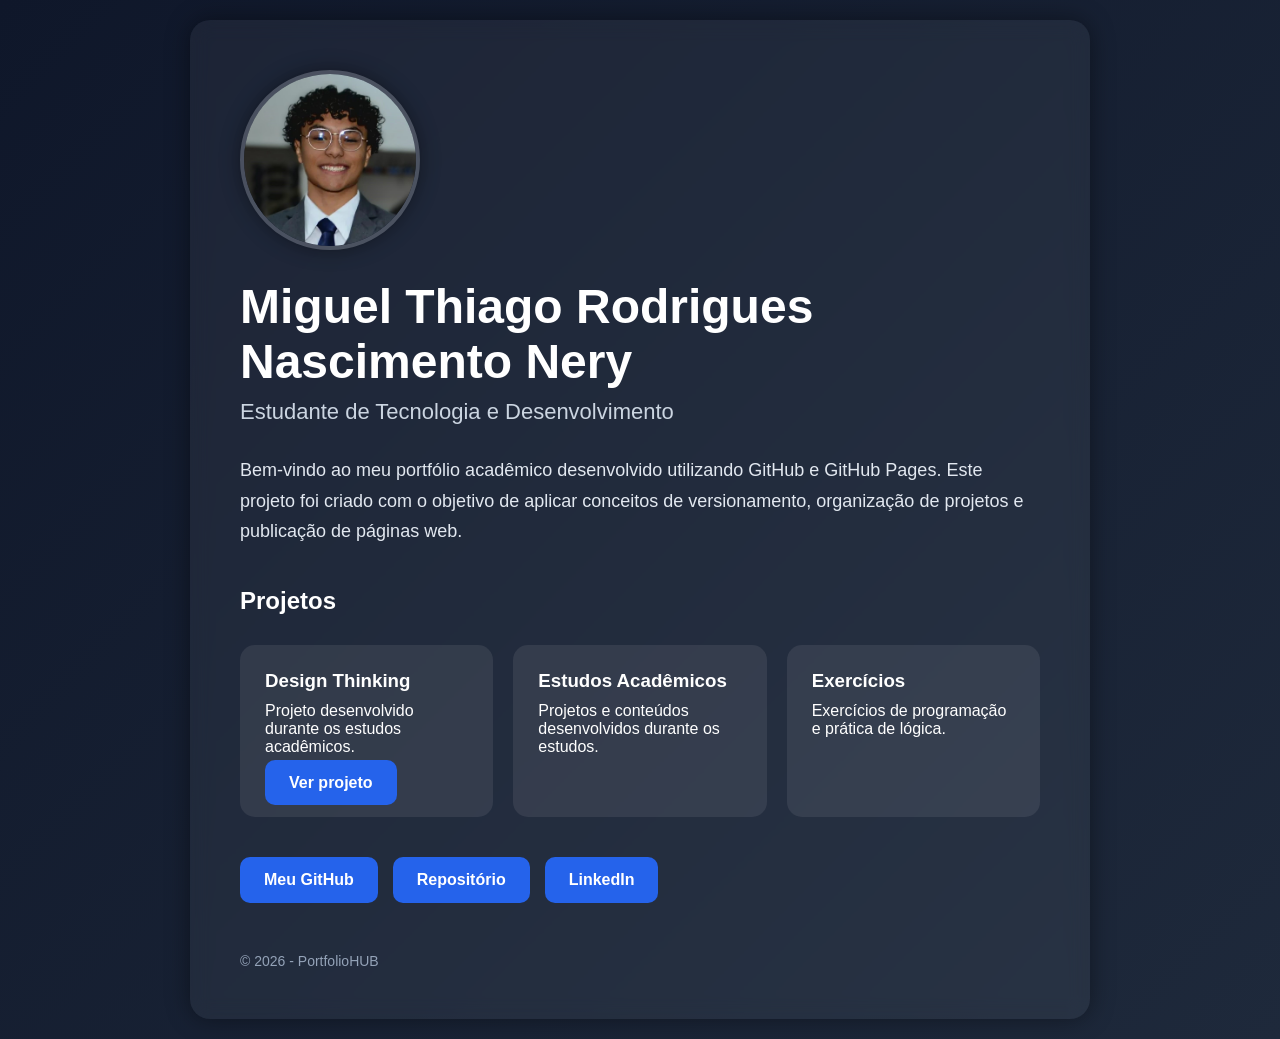
==== index.html @ 31b60b1c "Update index.html" ====
<!DOCTYPE html>
<html lang="pt-BR">
<head>
    <meta charset="UTF-8">
    <meta name="viewport" content="width=device-width, initial-scale=1.0">
    <title>PortfolioHUB</title>

    <style>
        .profile-pic{
            width:180px;
            height:180px;
            border-radius:50%;
            object-fit:cover;
            border:4px solid rgba(255,255,255,0.2);
            box-shadow:0 0 20px rgba(0,0,0,0.4);
            margin-bottom:25px;
        }
        
        
        
        
        *{
            margin:0;
            padding:0;
            box-sizing:border-box;
        }

        body{
            font-family: Arial, sans-serif;
            background: linear-gradient(135deg, #0f172a, #1e293b);
            color: white;
            min-height:100vh;
            display:flex;
            justify-content:center;
            align-items:center;
            padding:20px;
        }

        .container{
            max-width:900px;
            width:100%;
            background: rgba(255,255,255,0.05);
            backdrop-filter: blur(10px);
            border-radius:20px;
            padding:50px;
            box-shadow:0 0 25px rgba(0,0,0,0.4);
        }

        h1{
            font-size:48px;
            margin-bottom:10px;
        }

        .subtitle{
            font-size:22px;
            color:#cbd5e1;
            margin-bottom:30px;
        }

        .description{
            font-size:18px;
            line-height:1.7;
            margin-bottom:40px;
            color:#e2e8f0;
        }

        .projects{
            display:grid;
            grid-template-columns: repeat(auto-fit, minmax(220px,1fr));
            gap:20px;
            margin-top:30px;
        }

        .card{
            background: rgba(255,255,255,0.08);
            padding:25px;
            border-radius:15px;
            transition:0.3s;
        }

        .card:hover{
            transform: translateY(-5px);
            background: rgba(255,255,255,0.12);
        }

        .card h3{
            margin-bottom:10px;
        }

        .buttons{
            margin-top:40px;
            display:flex;
            gap:15px;
            flex-wrap:wrap;
        }

        .btn{
            text-decoration:none;
            color:white;
            background:#2563eb;
            padding:14px 24px;
            border-radius:10px;
            transition:0.3s;
            font-weight:bold;
        }

        .btn:hover{
            background:#1d4ed8;
        }

        footer{
            margin-top:50px;
            color:#94a3b8;
            font-size:14px;
        }

    </style>
</head>

<body>

    <div class="container">
        <img src="foto.jpeg" alt="Foto de Perfil" class="profile-pic">

        <h1>Miguel Thiago Rodrigues Nascimento Nery</h1>

        <p class="subtitle">
            Estudante de Tecnologia e Desenvolvimento
        </p>

        <p class="description">
            Bem-vindo ao meu portfólio acadêmico desenvolvido utilizando GitHub e GitHub Pages.
            Este projeto foi criado com o objetivo de aplicar conceitos de versionamento,
            organização de projetos e publicação de páginas web.
        </p>

        <h2>Projetos</h2>

        <div class="projects">

            <div class="card">
                <h3>Design Thinking</h3>
                <p>Projeto desenvolvido durante os estudos acadêmicos.</p>
                <br>
                <a class="btn" href="design-thinking/" target="_blank">
                    Ver projeto
                </a>
            </div>

            <div class="card">
                <h3>Estudos Acadêmicos</h3>
                <p>Projetos e conteúdos desenvolvidos durante os estudos.</p>
            </div>

            <div class="card">
                <h3>Exercícios</h3>
                <p>Exercícios de programação e prática de lógica.</p>
            </div>

        </div>

        <div class="buttons">

            <a class="btn" href="https://github.com/Miguelnnery" target="_blank">
                Meu GitHub
            </a>

            <a class="btn" href="https://github.com/Miguelnnery/PortfolioHUB" target="_blank">
                Repositório
            </a>
            
            <a class="btn" href=" https://www.linkedin.com/in/miguel-nery-b3b1033b4 " target="_blank">
                LinkedIn
            </a>

        </div>

        <footer>
            © 2026 - PortfolioHUB
        </footer>

    </div>

</body>
</html>
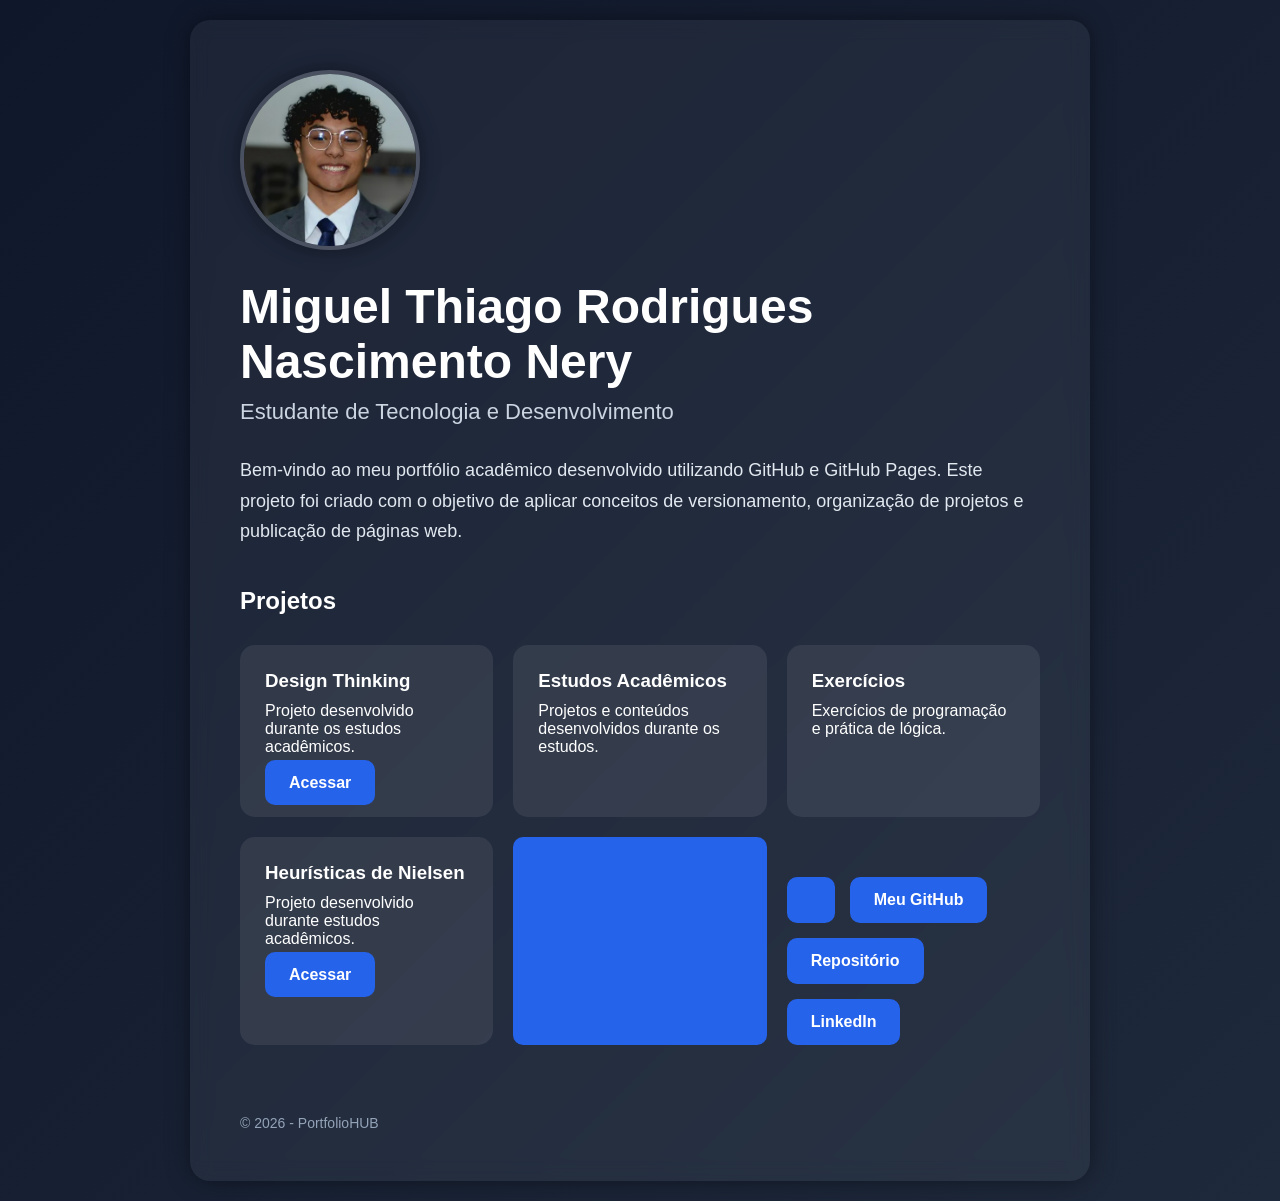
==== commit e369d655: "Update index.html" ====
--- a/index.html
+++ b/index.html
@@ -143,7 +143,7 @@
                 <p>Projeto desenvolvido durante os estudos acadêmicos.</p>
                 <br>
                 <a class="btn" href="design-thinking/" target="_blank">
-                    Ver projeto
+                    Acessar
                 </a>
             </div>
 
@@ -157,6 +157,12 @@
                 <p>Exercícios de programação e prática de lógica.</p>
             </div>
 
+            <div class="card">
+                <h3>Heurísticas de Nielsen</h3>
+                <p>Projeto desenvolvido durante estudos acadêmicos.</p>
+                <br>
+                <a class="btn" href="heuristicas-nielsen/" target="_blank">
+                    Acessar 
         </div>
 
         <div class="buttons">
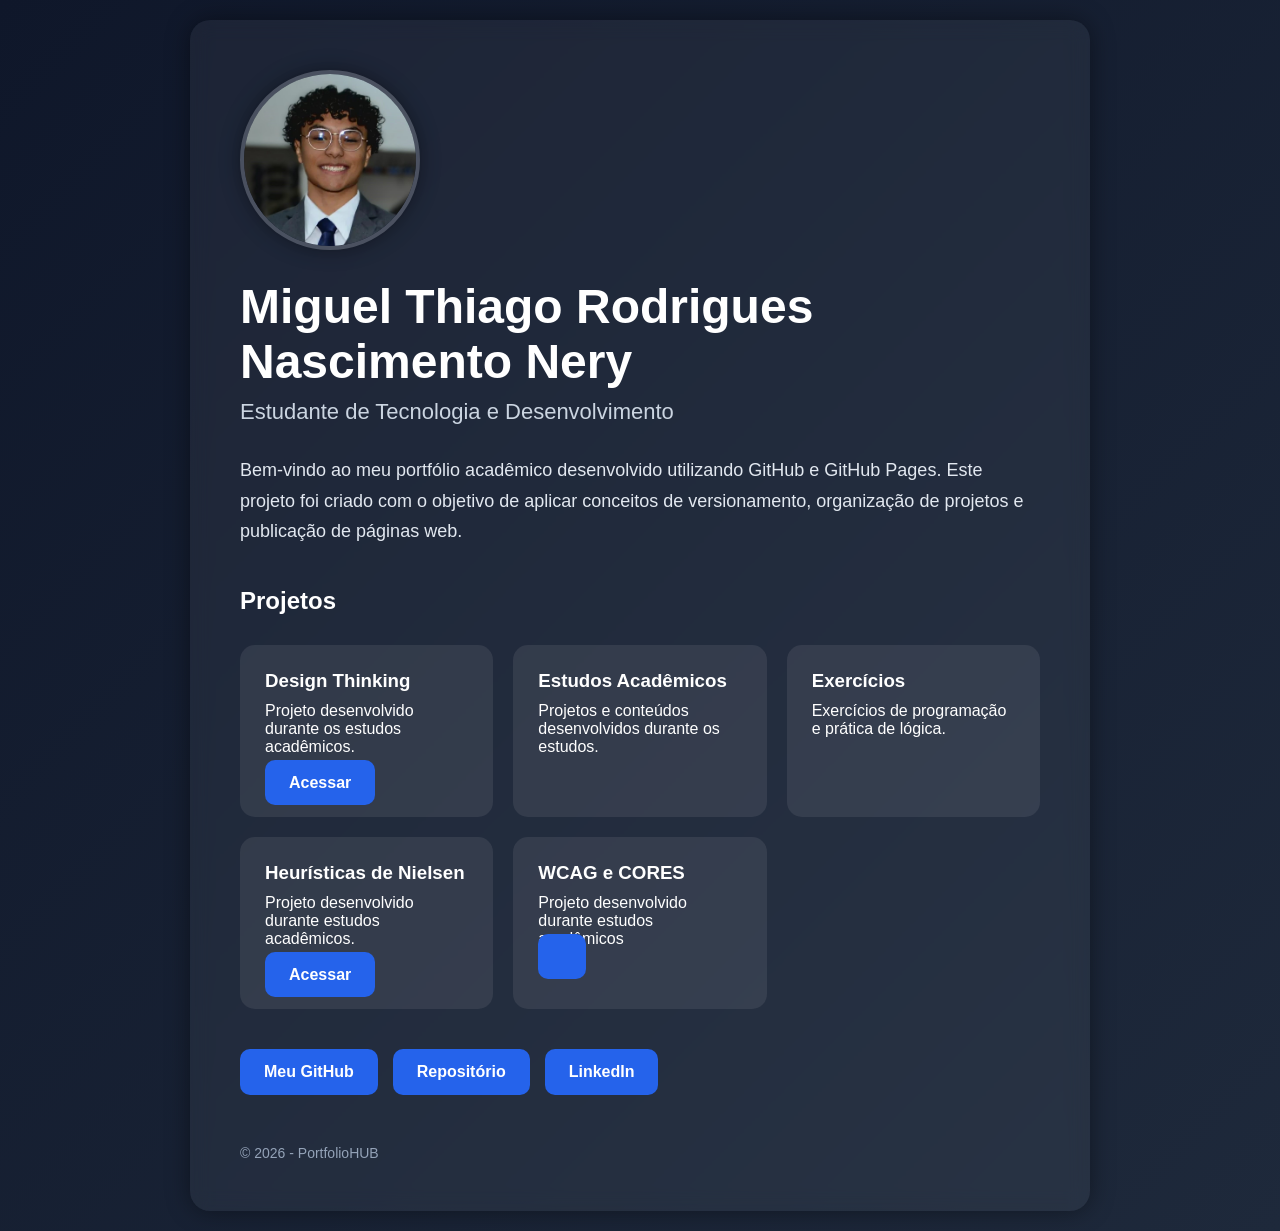
==== commit 0e6eea44: "Update index.html" ====
--- a/index.html
+++ b/index.html
@@ -163,6 +163,16 @@
                 <br>
                 <a class="btn" href="heuristicas-nielsen/" target="_blank">
                     Acessar 
+                </a>
+            </div>
+
+            <div class="card">
+                <h3>WCAG e CORES</h3>
+                <p>Projeto desenvolvido durante estudos acadêmicos</p>
+                <a class="btn" href="wcag-cores/" target=_blank">
+                </a>
+            </div>
+            
         </div>
 
         <div class="buttons">
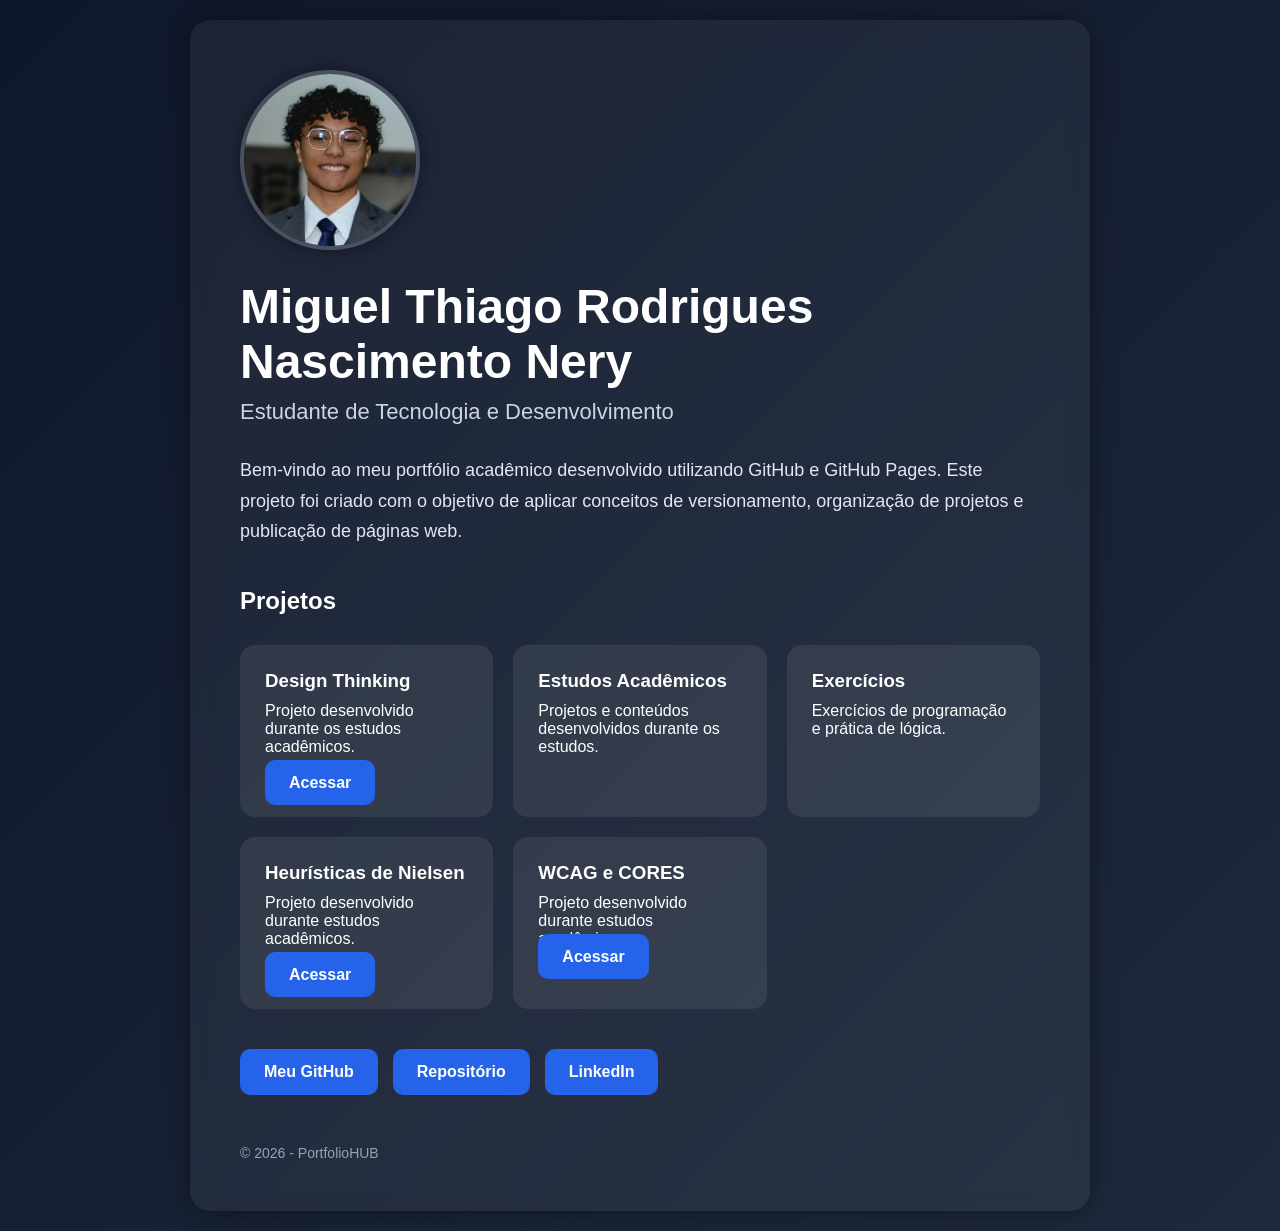
==== commit ab42b9fd: "Update index.html" ====
--- a/index.html
+++ b/index.html
@@ -170,6 +170,7 @@
                 <h3>WCAG e CORES</h3>
                 <p>Projeto desenvolvido durante estudos acadêmicos</p>
                 <a class="btn" href="wcag-cores/" target=_blank">
+                    Acessar
                 </a>
             </div>
             
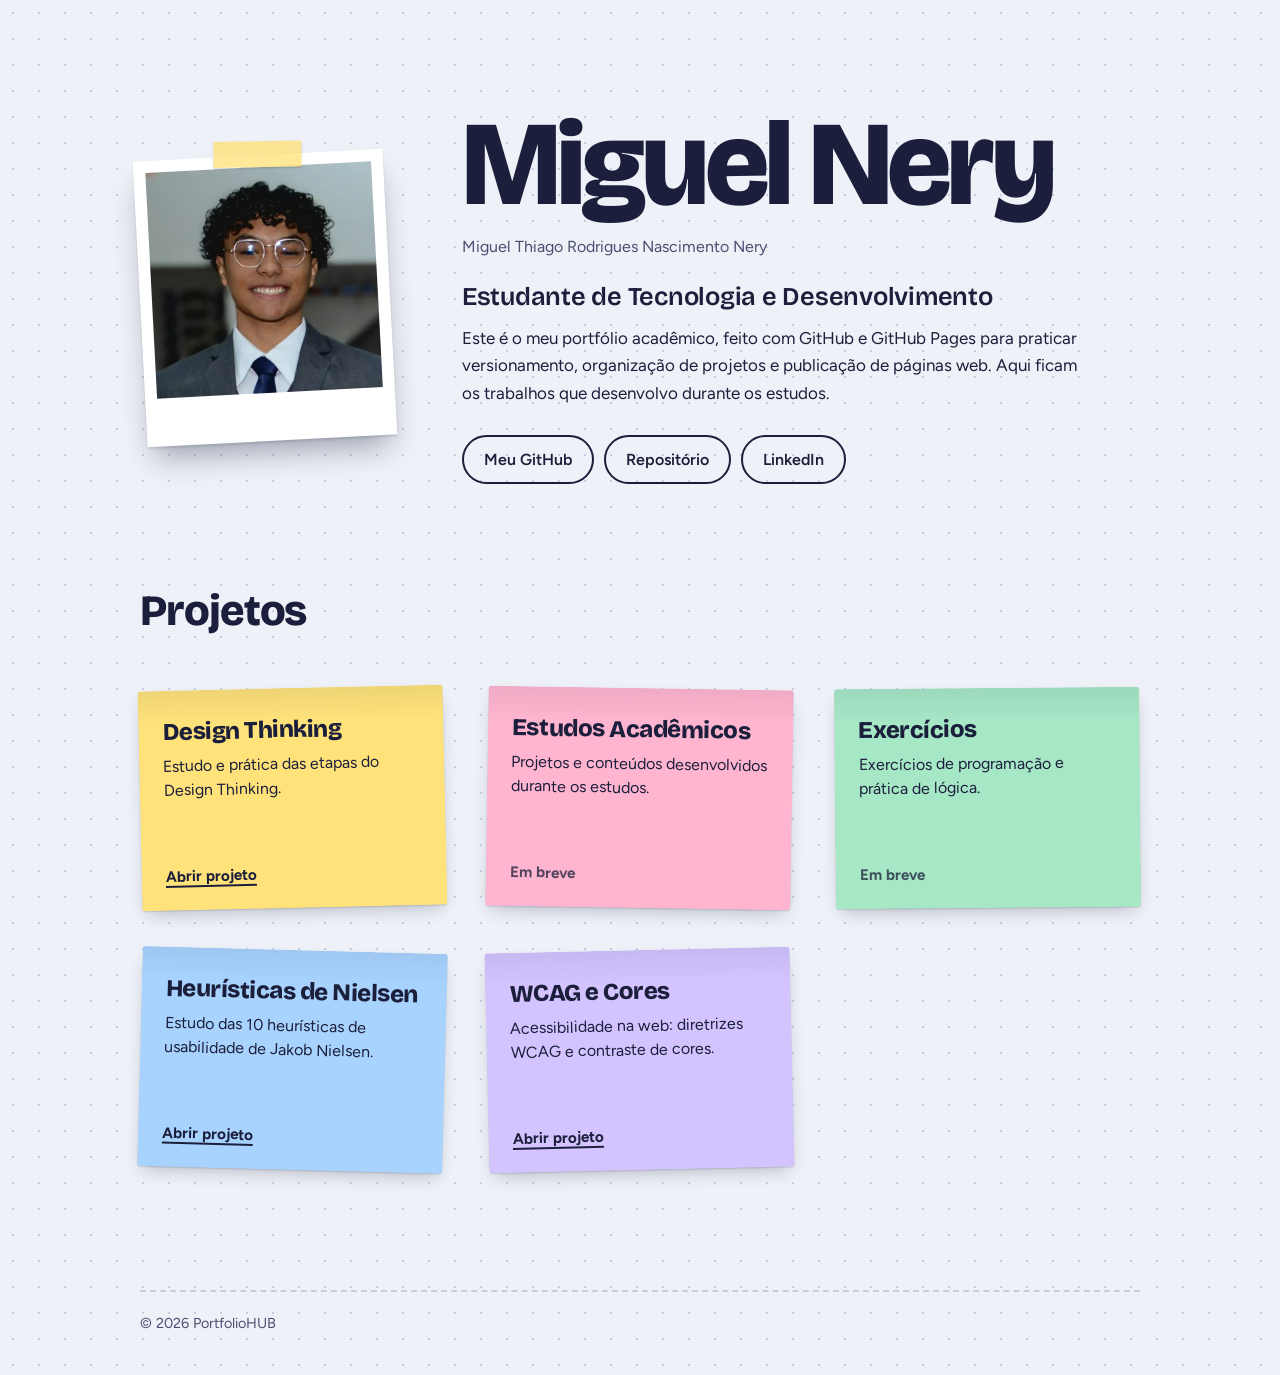
==== commit bb5ed0e9: "Update index.html" ====
--- a/index.html
+++ b/index.html
@@ -3,200 +3,434 @@
 <head>
     <meta charset="UTF-8">
     <meta name="viewport" content="width=device-width, initial-scale=1.0">
-    <title>PortfolioHUB</title>
+    <title>Miguel Nery | PortfolioHUB</title>
+    <meta name="description" content="Portfólio acadêmico de Miguel Nery, estudante de Tecnologia e Desenvolvimento.">
+    <link rel="icon" href="data:image/svg+xml,<svg xmlns='http://www.w3.org/2000/svg' viewBox='0 0 32 32'><rect width='32' height='32' rx='4' fill='%23FFE27A'/><text x='16' y='23' font-size='20' font-weight='800' text-anchor='middle' fill='%231B1F3B' font-family='sans-serif'>M</text></svg>">
+
+    <link rel="preconnect" href="https://fonts.googleapis.com">
+    <link rel="preconnect" href="https://fonts.gstatic.com" crossorigin>
+    <link href="https://fonts.googleapis.com/css2?family=Bricolage+Grotesque:opsz,wght@12..96,400..800&family=Figtree:wght@400..700&display=swap" rel="stylesheet">
 
     <style>
-        .profile-pic{
-            width:180px;
-            height:180px;
-            border-radius:50%;
-            object-fit:cover;
-            border:4px solid rgba(255,255,255,0.2);
-            box-shadow:0 0 20px rgba(0,0,0,0.4);
-            margin-bottom:25px;
-        }
-        
-        
-        
-        
-        *{
-            margin:0;
-            padding:0;
-            box-sizing:border-box;
-        }
-
-        body{
-            font-family: Arial, sans-serif;
-            background: linear-gradient(135deg, #0f172a, #1e293b);
-            color: white;
-            min-height:100vh;
-            display:flex;
-            justify-content:center;
-            align-items:center;
-            padding:20px;
-        }
-
-        .container{
-            max-width:900px;
-            width:100%;
-            background: rgba(255,255,255,0.05);
-            backdrop-filter: blur(10px);
-            border-radius:20px;
-            padding:50px;
-            box-shadow:0 0 25px rgba(0,0,0,0.4);
-        }
-
-        h1{
-            font-size:48px;
-            margin-bottom:10px;
-        }
-
-        .subtitle{
-            font-size:22px;
-            color:#cbd5e1;
-            margin-bottom:30px;
-        }
-
-        .description{
-            font-size:18px;
-            line-height:1.7;
-            margin-bottom:40px;
-            color:#e2e8f0;
-        }
-
-        .projects{
-            display:grid;
-            grid-template-columns: repeat(auto-fit, minmax(220px,1fr));
-            gap:20px;
-            margin-top:30px;
-        }
-
-        .card{
-            background: rgba(255,255,255,0.08);
-            padding:25px;
-            border-radius:15px;
-            transition:0.3s;
-        }
-
-        .card:hover{
-            transform: translateY(-5px);
-            background: rgba(255,255,255,0.12);
-        }
-
-        .card h3{
-            margin-bottom:10px;
-        }
-
-        .buttons{
-            margin-top:40px;
-            display:flex;
-            gap:15px;
-            flex-wrap:wrap;
-        }
-
-        .btn{
-            text-decoration:none;
-            color:white;
-            background:#2563eb;
-            padding:14px 24px;
-            border-radius:10px;
-            transition:0.3s;
-            font-weight:bold;
-        }
-
-        .btn:hover{
-            background:#1d4ed8;
-        }
-
-        footer{
-            margin-top:50px;
-            color:#94a3b8;
-            font-size:14px;
-        }
-
+        /* ============================================================
+           CORES E MEDIDAS
+           Para mudar o visual do site inteiro, mexa só aqui.
+           ============================================================ */
+        :root {
+            --board:  #EEF1F7;   /* fundo da página */
+            --dot:    #C6CDE0;   /* pontinhos do quadro */
+            --ink:    #1B1F3B;   /* texto principal */
+            --muted:  #4A4F72;   /* texto secundário */
+            --accent: #3B4BF0;   /* foco do teclado */
+
+            --note-ink: #1B1F3B; /* texto dentro das notas (sempre escuro) */
+
+            --shadow:    0 1px 1px rgba(27,31,59,.12), 0 8px 18px -6px rgba(27,31,59,.28);
+            --shadow-up: 0 2px 2px rgba(27,31,59,.12), 0 18px 30px -8px rgba(27,31,59,.38);
+
+            --font-display: "Bricolage Grotesque", "Trebuchet MS", system-ui, sans-serif;
+            --font-text: "Figtree", system-ui, -apple-system, "Segoe UI", sans-serif;
+
+            color-scheme: light dark;
+        }
+
+        @media (prefers-color-scheme: dark) {
+            :root {
+                --board:  #14172B;
+                --dot:    #2A2F4F;
+                --ink:    #EDEFFB;
+                --muted:  #AEB4D6;
+                --accent: #9AA5FF;
+
+                --shadow:    0 1px 1px rgba(0,0,0,.3), 0 8px 18px -6px rgba(0,0,0,.6);
+                --shadow-up: 0 2px 2px rgba(0,0,0,.3), 0 18px 30px -8px rgba(0,0,0,.7);
+            }
+        }
+
+        /* ============================================================
+           BASE
+           ============================================================ */
+        *, *::before, *::after { box-sizing: border-box; }
+        * { margin: 0; }
+
+        html { -webkit-text-size-adjust: 100%; }
+
+        body {
+            min-height: 100vh;
+            overflow-x: clip;
+            font-family: var(--font-text);
+            line-height: 1.6;
+            color: var(--ink);
+            background-color: var(--board);
+            background-image: radial-gradient(var(--dot) 1.2px, transparent 1.4px);
+            background-size: 26px 26px;
+        }
+
+        a:focus-visible {
+            outline: 3px solid var(--accent);
+            outline-offset: 3px;
+        }
+
+        .page {
+            max-width: 1080px;
+            margin: 0 auto;
+            padding: clamp(28px, 5vw, 64px) clamp(20px, 4vw, 40px) 40px;
+        }
+
+        /* ============================================================
+           APRESENTAÇÃO
+           ============================================================ */
+        .hero {
+            display: grid;
+            grid-template-columns: auto 1fr;
+            align-items: center;
+            gap: clamp(32px, 6vw, 72px);
+            padding-block: clamp(16px, 4vw, 48px) clamp(56px, 9vw, 104px);
+        }
+
+        .polaroid {
+            position: relative;
+            width: clamp(170px, 23vw, 250px);
+            padding: 12px 12px 48px;
+            background: #fff;
+            transform: rotate(-3deg);
+            box-shadow: var(--shadow-up);
+        }
+
+        /* fita adesiva */
+        .polaroid::before {
+            content: "";
+            position: absolute;
+            top: -14px;
+            left: 50%;
+            width: 88px;
+            height: 26px;
+            transform: translateX(-50%) rotate(2deg);
+            background: rgba(255, 226, 122, .78);
+            box-shadow: 0 1px 2px rgba(0,0,0,.18);
+        }
+
+        .polaroid img,
+        .polaroid .initials {
+            display: block;
+            width: 100%;
+            aspect-ratio: 1;
+            object-fit: cover;
+            background: #D8DDF0;
+        }
+
+        .polaroid .initials {
+            display: grid;
+            place-items: center;
+            font-family: var(--font-display);
+            font-size: 4rem;
+            font-weight: 800;
+            color: #1B1F3B;
+        }
+
+        h1 {
+            font-family: var(--font-display);
+            font-weight: 800;
+            font-size: clamp(3.4rem, 10.5vw, 7.5rem);
+            line-height: .88;
+            letter-spacing: -.035em;
+        }
+
+        .fullname {
+            margin-top: 16px;
+            color: var(--muted);
+        }
+
+        .role {
+            margin-top: 22px;
+            font-family: var(--font-display);
+            font-weight: 600;
+            font-size: clamp(1.25rem, 2.4vw, 1.6rem);
+            letter-spacing: -.01em;
+            line-height: 1.25;
+        }
+
+        .bio {
+            margin-top: 12px;
+            max-width: 56ch;
+            font-size: 1.0625rem;
+        }
+
+        .links {
+            display: flex;
+            flex-wrap: wrap;
+            gap: 10px;
+            margin-top: 28px;
+            padding: 0;
+            list-style: none;
+        }
+
+        .links a {
+            display: inline-block;
+            padding: 10px 20px;
+            border: 2px solid var(--ink);
+            border-radius: 999px;
+            font-weight: 600;
+            color: var(--ink);
+            text-decoration: none;
+            transition: background-color .15s, color .15s;
+        }
+
+        .links a:hover {
+            background: var(--ink);
+            color: var(--board);
+        }
+
+        /* ============================================================
+           QUADRO DE PROJETOS
+           Cada projeto vira uma nota. Cor e inclinação são
+           automáticas pela posição: não precisa mexer em nada aqui
+           quando adicionar projetos novos.
+           ============================================================ */
+        .board h2 {
+            margin-bottom: clamp(26px, 4vw, 44px);
+            font-family: var(--font-display);
+            font-weight: 800;
+            font-size: clamp(1.9rem, 4vw, 2.7rem);
+            letter-spacing: -.025em;
+            line-height: 1.1;
+        }
+
+        .notes {
+            display: grid;
+            grid-template-columns: repeat(auto-fill, minmax(min(100%, 250px), 1fr));
+            gap: clamp(26px, 3.4vw, 42px);
+            padding: 8px 0 0;
+            list-style: none;
+        }
+
+        .note {
+            --tilt: 0deg;
+            --paper: #FFE27A;
+
+            position: relative;
+            display: flex;
+            flex-direction: column;
+            min-height: 220px;
+            padding: 28px 24px 22px;
+            color: var(--note-ink);
+            background:
+                linear-gradient(to bottom, rgba(27,31,59,.07), transparent 34px),
+                var(--paper);
+            border-radius: 3px;
+            box-shadow: var(--shadow);
+            transform: rotate(var(--tilt));
+            transition: transform .25s cubic-bezier(.3, .9, .4, 1.2), box-shadow .25s;
+            animation: drop .7s cubic-bezier(.2, .9, .3, 1.15) backwards;
+            animation-delay: calc(min(var(--i, 0), 10) * 70ms + 150ms);
+        }
+
+        /* inclinações */
+        .note:nth-child(4n+1) { --tilt: -1.3deg; }
+        .note:nth-child(4n+2) { --tilt:  .9deg; }
+        .note:nth-child(4n+3) { --tilt: -.5deg; }
+        .note:nth-child(4n+4) { --tilt: 1.5deg; }
+
+        /* cores */
+        .note:nth-child(6n+1) { --paper: #FFE27A; }
+        .note:nth-child(6n+2) { --paper: #FFB5CF; }
+        .note:nth-child(6n+3) { --paper: #A6E7C6; }
+        .note:nth-child(6n+4) { --paper: #A8D3FF; }
+        .note:nth-child(6n+5) { --paper: #D3C4FF; }
+        .note:nth-child(6n+6) { --paper: #FFC697; }
+
+        .note.has-link:hover {
+            z-index: 1;
+            transform: rotate(0deg) translateY(-6px) scale(1.025);
+            box-shadow: var(--shadow-up);
+        }
+
+        .note h3 {
+            font-family: var(--font-display);
+            font-weight: 800;
+            font-size: 1.5rem;
+            line-height: 1.1;
+            letter-spacing: -.02em;
+        }
+
+        .note p {
+            margin-top: 10px;
+            line-height: 1.5;
+        }
+
+        .note .open,
+        .note .soon {
+            margin-top: auto;
+            padding-top: 20px;
+            font-size: .95rem;
+            font-weight: 700;
+        }
+
+        .note .open {
+            align-self: flex-start;
+            color: var(--note-ink);
+            text-decoration: underline;
+            text-decoration-thickness: 2px;
+            text-underline-offset: 4px;
+        }
+
+        /* o link cobre a nota inteira, então ela toda é clicável */
+        .note .open::after {
+            content: "";
+            position: absolute;
+            inset: 0;
+        }
+
+        .note .open:focus-visible { outline: none; }
+        .note .open:focus-visible::after {
+            outline: 3px solid var(--accent);
+            outline-offset: 4px;
+            border-radius: 4px;
+        }
+
+        .note .soon { opacity: .75; }
+
+        @keyframes drop {
+            from {
+                opacity: 0;
+                transform: translateY(-36px) rotate(calc(var(--tilt) * -4));
+            }
+        }
+
+        /* ============================================================
+           RODAPÉ
+           ============================================================ */
+        footer {
+            margin-top: clamp(64px, 10vw, 120px);
+            padding-top: 20px;
+            border-top: 2px dashed var(--dot);
+            color: var(--muted);
+            font-size: .9rem;
+        }
+
+        /* ============================================================
+           TELAS PEQUENAS
+           ============================================================ */
+        @media (max-width: 720px) {
+            .hero { grid-template-columns: 1fr; gap: 40px; }
+            .polaroid { margin-left: 8px; }
+        }
+
+        @media (prefers-reduced-motion: reduce) {
+            .note { animation: none; transition: none; }
+        }
     </style>
 </head>
 
 <body>
-
-    <div class="container">
-        <img src="foto.jpeg" alt="Foto de Perfil" class="profile-pic">
-
-        <h1>Miguel Thiago Rodrigues Nascimento Nery</h1>
-
-        <p class="subtitle">
-            Estudante de Tecnologia e Desenvolvimento
-        </p>
-
-        <p class="description">
-            Bem-vindo ao meu portfólio acadêmico desenvolvido utilizando GitHub e GitHub Pages.
-            Este projeto foi criado com o objetivo de aplicar conceitos de versionamento,
-            organização de projetos e publicação de páginas web.
-        </p>
-
-        <h2>Projetos</h2>
-
-        <div class="projects">
-
-            <div class="card">
-                <h3>Design Thinking</h3>
-                <p>Projeto desenvolvido durante os estudos acadêmicos.</p>
-                <br>
-                <a class="btn" href="design-thinking/" target="_blank">
-                    Acessar
-                </a>
+    <div class="page">
+
+        <header class="hero">
+            <div class="polaroid">
+                <img src="foto.jpeg" alt="Foto de Miguel Nery"
+                     onerror="this.replaceWith(Object.assign(document.createElement('div'), {className: 'initials', textContent: 'MN'}))">
             </div>
 
-            <div class="card">
-                <h3>Estudos Acadêmicos</h3>
-                <p>Projetos e conteúdos desenvolvidos durante os estudos.</p>
+            <div>
+                <h1>Miguel Nery</h1>
+                <p class="fullname">Miguel Thiago Rodrigues Nascimento Nery</p>
+
+                <p class="role">Estudante de Tecnologia e Desenvolvimento</p>
+                <p class="bio">
+                    Este é o meu portfólio acadêmico, feito com GitHub e GitHub Pages para praticar
+                    versionamento, organização de projetos e publicação de páginas web. Aqui ficam
+                    os trabalhos que desenvolvo durante os estudos.
+                </p>
+
+                <ul class="links">
+                    <li><a href="https://github.com/Miguelnnery" target="_blank" rel="noopener noreferrer">Meu GitHub</a></li>
+                    <li><a href="https://github.com/Miguelnnery/PortfolioHUB" target="_blank" rel="noopener noreferrer">Repositório</a></li>
+                    <li><a href="https://www.linkedin.com/in/miguel-nery-b3b1033b4" target="_blank" rel="noopener noreferrer">LinkedIn</a></li>
+                </ul>
             </div>
-
-            <div class="card">
-                <h3>Exercícios</h3>
-                <p>Exercícios de programação e prática de lógica.</p>
-            </div>
-
-            <div class="card">
-                <h3>Heurísticas de Nielsen</h3>
-                <p>Projeto desenvolvido durante estudos acadêmicos.</p>
-                <br>
-                <a class="btn" href="heuristicas-nielsen/" target="_blank">
-                    Acessar 
-                </a>
-            </div>
-
-            <div class="card">
-                <h3>WCAG e CORES</h3>
-                <p>Projeto desenvolvido durante estudos acadêmicos</p>
-                <a class="btn" href="wcag-cores/" target=_blank">
-                    Acessar
-                </a>
-            </div>
-            
-        </div>
-
-        <div class="buttons">
-
-            <a class="btn" href="https://github.com/Miguelnnery" target="_blank">
-                Meu GitHub
-            </a>
-
-            <a class="btn" href="https://github.com/Miguelnnery/PortfolioHUB" target="_blank">
-                Repositório
-            </a>
-            
-            <a class="btn" href=" https://www.linkedin.com/in/miguel-nery-b3b1033b4 " target="_blank">
-                LinkedIn
-            </a>
-
-        </div>
+        </header>
+
+        <main class="board">
+            <h2>Projetos</h2>
+            <ul class="notes" id="projetos">
+                <noscript><li>Ative o JavaScript no navegador para ver a lista de projetos.</li></noscript>
+            </ul>
+        </main>
 
         <footer>
-            © 2026 - PortfolioHUB
+            © <span id="ano">2026</span> PortfolioHUB
         </footer>
 
     </div>
 
+    <script>
+        /* ============================================================
+           COMO ADICIONAR UM PROJETO NOVO
+           Copie uma linha da lista abaixo, cole no final (antes do ]) e
+           troque os textos. Pronto: a nota aparece sozinha, com cor e
+           inclinação próprias.
+
+             titulo     nome do projeto
+             descricao  uma ou duas frases sobre ele
+             link       pasta ou endereço do projeto (ex.: "minha-pasta/")
+                        Deixe fora a linha "link" e a nota aparece como "Em breve".
+             novaAba    opcional: true para abrir o projeto em outra aba
+                        (links que começam com http já abrem em outra aba)
+           ============================================================ */
+        const PROJETOS = [
+            { titulo: "Design Thinking",       descricao: "Estudo e prática das etapas do Design Thinking.",           link: "design-thinking/" },
+            { titulo: "Estudos Acadêmicos",    descricao: "Projetos e conteúdos desenvolvidos durante os estudos." },
+            { titulo: "Exercícios",            descricao: "Exercícios de programação e prática de lógica." },
+            { titulo: "Heurísticas de Nielsen", descricao: "Estudo das 10 heurísticas de usabilidade de Jakob Nielsen.", link: "heuristicas-nielsen/" },
+            { titulo: "WCAG e Cores",          descricao: "Acessibilidade na web: diretrizes WCAG e contraste de cores.", link: "wcag-cores/" },
+        ];
+
+        /* ------------------------------------------------------------
+           Daqui para baixo não precisa mexer.
+           ------------------------------------------------------------ */
+        const lista = document.getElementById("projetos");
+        lista.textContent = "";
+
+        PROJETOS.forEach((projeto, i) => {
+            const nota = document.createElement("li");
+            nota.className = "note";
+            nota.style.setProperty("--i", i);
+
+            const titulo = document.createElement("h3");
+            titulo.textContent = projeto.titulo;
+
+            const descricao = document.createElement("p");
+            descricao.textContent = projeto.descricao;
+
+            nota.append(titulo, descricao);
+
+            if (projeto.link) {
+                nota.classList.add("has-link");
+
+                const a = document.createElement("a");
+                a.className = "open";
+                a.href = projeto.link;
+                a.textContent = "Abrir projeto";
+                a.setAttribute("aria-label", "Abrir projeto " + projeto.titulo);
+
+                const externo = /^https?:\/\//.test(projeto.link);
+                if (externo || projeto.novaAba) {
+                    a.target = "_blank";
+                    a.rel = "noopener noreferrer";
+                }
+
+                nota.append(a);
+            } else {
+                const breve = document.createElement("span");
+                breve.className = "soon";
+                breve.textContent = "Em breve";
+                nota.append(breve);
+            }
+
+            lista.append(nota);
+        });
+
+        document.getElementById("ano").textContent = new Date().getFullYear();
+    </script>
 </body>
 </html>
